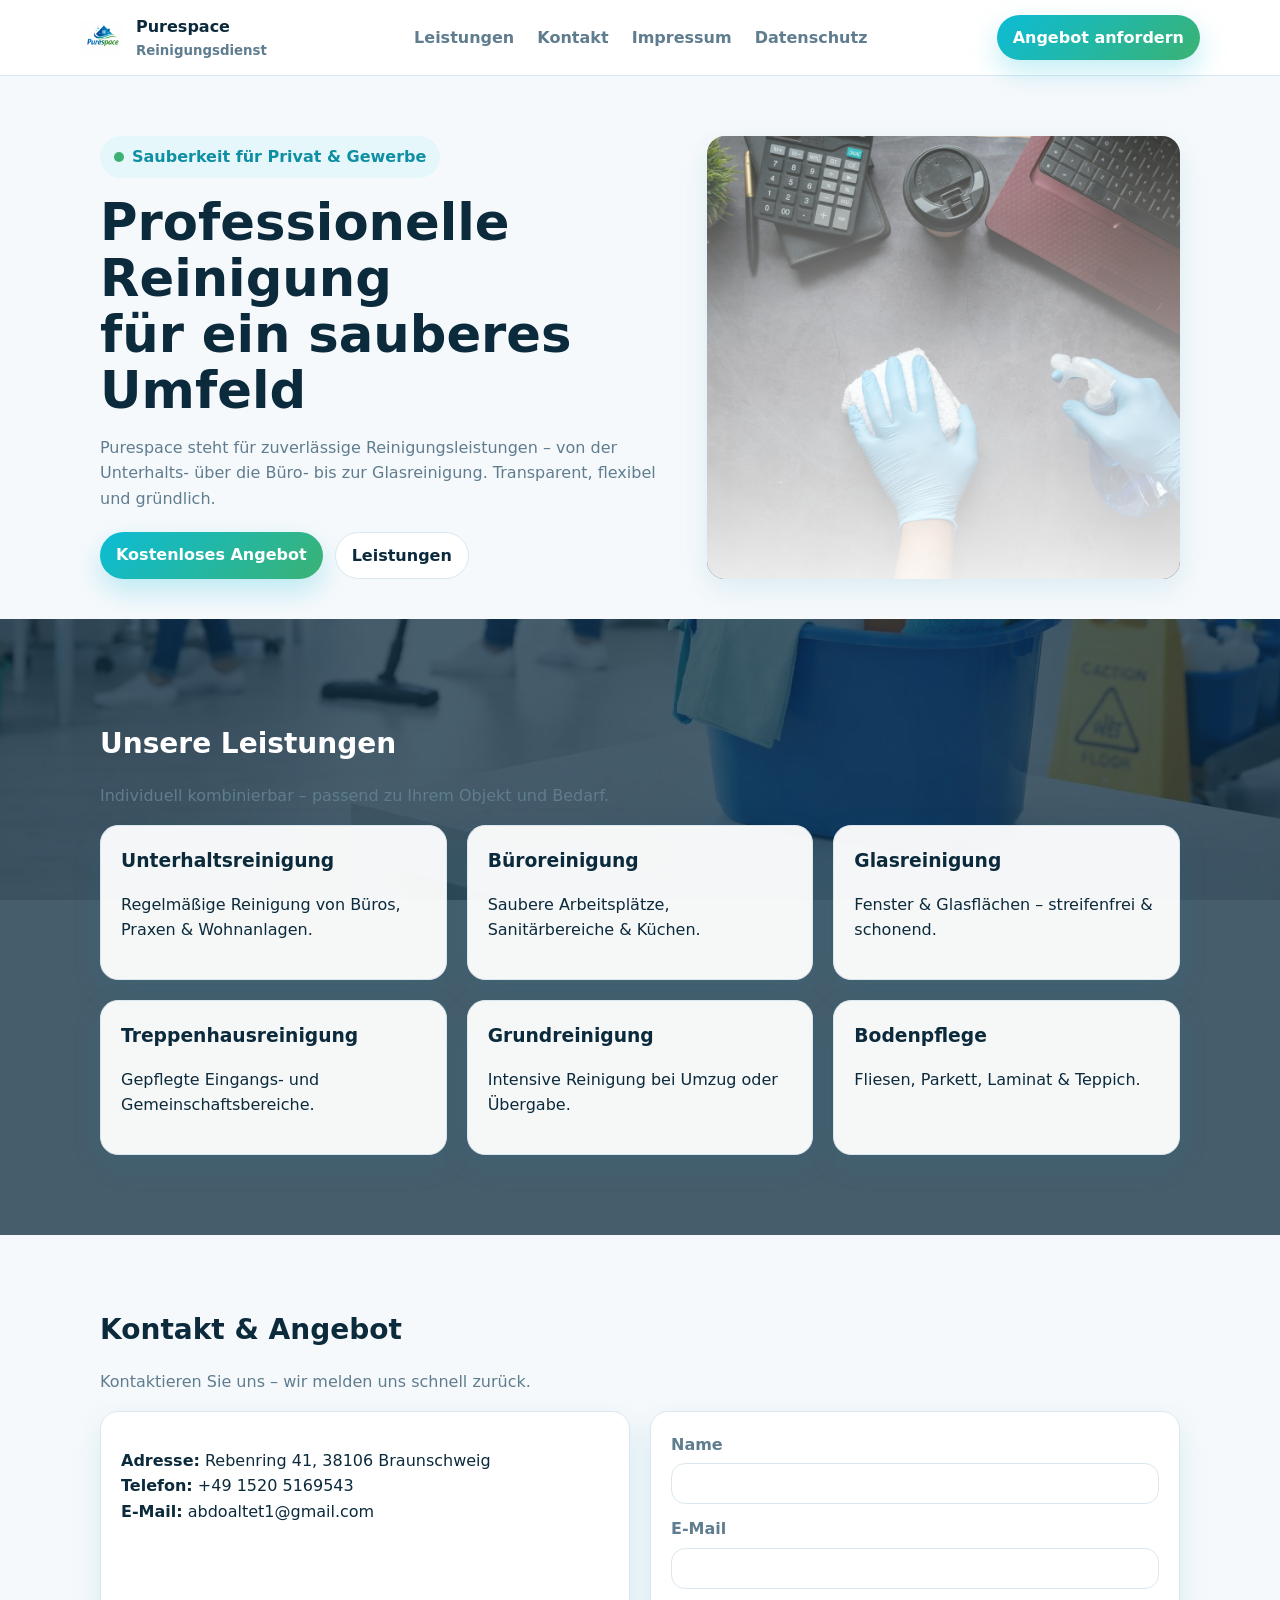
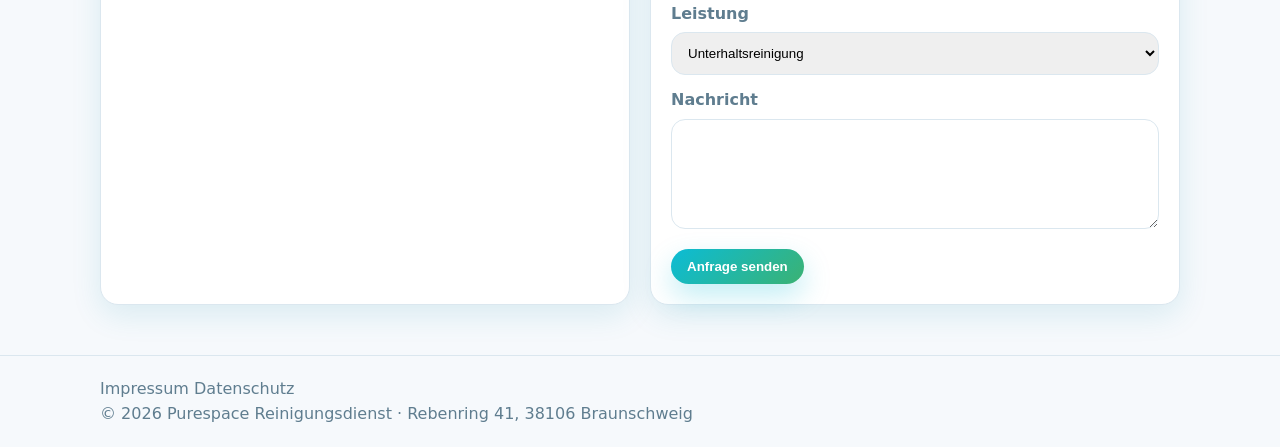
==== index.html @ 2a5f15ef "initial version of the website" ====
<!doctype html>
<html lang="de">
<head>
  <meta charset="utf-8">
  <meta name="viewport" content="width=device-width, initial-scale=1">
  <title>Purespace Reinigungsdienst | Sauber. Frisch. Zuverlässig.</title>
  <meta name="description" content="Purespace Reinigungsdienst – professionelle Büro-, Glas-, Unterhalts- und Grundreinigung für Privat & Gewerbe. Kostenloses Angebot anfordern.">
  <link rel="stylesheet" href="assets/site.css">
</head>
<body>

<header>
  <div class="wrap nav">
    <div class="brand">
      <img src="assets/logo.jpg" alt="Purespace Logo">
      <div>Purespace<br><small>Reinigungsdienst</small></div>
    </div>
    <nav>
      <a href="index.html#leistungen">Leistungen</a>
      <!-- <a href="index.html#galerie">Galerie</a> -->
      <a href="index.html#kontakt">Kontakt</a>
      <a href="impressum.html">Impressum</a>
      <a href="datenschutz.html">Datenschutz</a>
    </nav>
    <a class="btn primary" href="#kontakt">Angebot anfordern</a>
  </div>
</header>

<main class="wrap">
  <section class="hero">
    <div class="heroGrid">
      <div>
        <div class="pill"><span class="dot"></span>Sauberkeit für Privat & Gewerbe</div>
        <h1>Professionelle Reinigung<br>für ein sauberes Umfeld</h1>
        <p class="sub">
          Purespace steht für zuverlässige Reinigungsleistungen – von der Unterhalts-
          über die Büro- bis zur Glasreinigung. Transparent, flexibel und gründlich.
        </p>
        <div class="heroActions">
          <a class="btn primary" href="#kontakt">Kostenloses Angebot</a>
          <a class="btn" href="#leistungen">Leistungen</a>
        </div>
      </div>

      <div class="heroImage">
        <img src="assets/hero.jpg" alt="Reinigungsservice">
      </div>
    </div>
  </section>
</main>

<section id="leistungen" class="leistungenSection">
  <div class="wrap">
    <div class="sectionHead">
      <h2>Unsere Leistungen</h2>
      <p>Individuell kombinierbar – passend zu Ihrem Objekt und Bedarf.</p>
    </div>

    <div class="grid3">
      <div class="card"><h3>Unterhaltsreinigung</h3><p>Regelmäßige Reinigung von Büros, Praxen & Wohnanlagen.</p></div>
      <div class="card"><h3>Büroreinigung</h3><p>Saubere Arbeitsplätze, Sanitärbereiche & Küchen.</p></div>
      <div class="card"><h3>Glasreinigung</h3><p>Fenster & Glasflächen – streifenfrei & schonend.</p></div>
      <div class="card"><h3>Treppenhausreinigung</h3><p>Gepflegte Eingangs- und Gemeinschaftsbereiche.</p></div>
      <div class="card"><h3>Grundreinigung</h3><p>Intensive Reinigung bei Umzug oder Übergabe.</p></div>
      <div class="card"><h3>Bodenpflege</h3><p>Fliesen, Parkett, Laminat & Teppich.</p></div>
    </div>
  </div>
</section>

<main class="wrap">

  <section id="kontakt">
    <div class="sectionHead">
      <h2>Kontakt & Angebot</h2>
      <p>Kontaktieren Sie uns – wir melden uns schnell zurück.</p>
    </div>

    <div class="contactGrid">
      <div class="card">
        <p><strong>Adresse:</strong> Rebenring 41, 38106 Braunschweig<br>
        <strong>Telefon:</strong> <a href="tel:+4915205169543">+49 1520 5169543</a><br>
        <strong>E-Mail:</strong> <a href="mailto:abdoaltet1@gmail.com">abdoaltet1@gmail.com</a></p>
      </div>

      <div class="card">
        <form action="contact.php" method="post">
          <label>Name</label>
          <input name="name" required>

          <label>E-Mail</label>
          <input type="email" name="email" required>

          <label>Leistung</label>
          <select name="service">
            <option>Unterhaltsreinigung</option>
            <option>Büroreinigung</option>
            <option>Glasreinigung</option>
            <option>Grundreinigung</option>
          </select>

          <label>Nachricht</label>
          <textarea name="message"></textarea>

          <button type="submit" class="btn primary">Anfrage senden</button>
        </form>
      </div>
    </div>
  </section>

  <!-- 
  <form action="contact.php" method="POST">
    <label for="service">Service</label>
    <select name="service" id="service">
      <option>Büroreinigung</option>
      <option>Glasreinigung</option>
      <option>Grundreinigung</option>
    </select>
  
    <label>Nachricht</label>
    <textarea name="message"></textarea>
  
    <button type="submit" class="btn primary">Anfrage senden</button>
  </form>
  -->
  <!-- 
  <section id="kontakt" class="contactInfoSection">
    <div>
      <h2>Kontakt</h2>
      <p>Sie möchten ein individuelles Angebot oder haben Fragen zu unseren Reinigungsleistungen? Schreiben Sie uns gerne per E-Mail. Wir antworten Ihnen schnell und zuverlässig.</p>
    </div>
  
    <div class="contactInfoCard">
      <h3>Jetzt Kontakt aufnehmen</h3>
      <p>
        Ob Unterhaltsreinigung, Büroreinigung, Glasreinigung oder eine einmalige Grundreinigung – wir erstellen Ihnen gerne ein passendes Angebot für Ihren Bedarf.
      </p>
      <p>
        <strong>E-Mail:</strong>
        <a href="mailto:abdoaltet1@gmail.com">service.purespace@gmail.com</a>
      </p>
    </div>
  </section>
  -->

</main>

<footer>
  <div class="wrap">
    <div class="footerLinks">
      <a href="impressum.html">Impressum</a>
      <a href="datenschutz.html">Datenschutz</a>
    </div>
    © <span id="year"></span> Purespace Reinigungsdienst · Rebenring 41, 38106 Braunschweig
  </div>
</footer>

<script src="assets/site.js"></script>
</body>
</html>
---- assets/site.css ----
:root{
  --bg:#f6f9fc;
  --card:#ffffff;
  --text:#0b2a3c;
  --muted:#5f7d8f;
  --line:#dbe7ef;

  --brand1:#0bbcd6;  /* aqua */
  --brand2:#3bb273;  /* fresh green */
  --brand3:#0f8fa3;

  --shadow:0 10px 30px rgba(15,143,163,.12);
  --radius:18px;
  --max:1120px;
}

*{box-sizing:border-box}
html{scroll-behavior:smooth}
body{
  margin:0;
  font-family:system-ui,-apple-system,Segoe UI,Roboto,Arial,sans-serif;
  background:var(--bg);
  color:var(--text);
  line-height:1.6;
}
a{text-decoration:none;color:inherit}
.wrap{max-width:var(--max);margin:auto;padding:0 20px}

/* HEADER */
header{
  position:sticky;top:0;z-index:50;
  background:#ffffffee;
  border-bottom:1px solid var(--line);
  backdrop-filter:blur(8px);
}
.nav{
  display:flex;
  justify-content:space-between;
  align-items:center;
  padding:14px 0;
}
.brand{
  display:flex;
  gap:12px;
  align-items:center;
  font-weight:900;
}
.brand img{
  width:44px;height:44px;
  border-radius:12px;
  object-fit:contain;
}
.brand small{display:block;color:var(--muted);font-weight:700}
nav a{margin-left:18px;font-weight:700;color:var(--muted)}
nav a:hover{color:var(--text)}

.btn{
  padding:10px 16px;
  border-radius:999px;
  border:1px solid var(--line);
  background:#fff;
  font-weight:800;
  cursor:pointer;
}
.btn.primary{
  background:linear-gradient(135deg,var(--brand1),var(--brand2));
  color:#fff;
  border:none;
  box-shadow:0 12px 28px rgba(11,188,214,.25);
}

/* HERO */
.hero{
  padding:60px 0 40px;
}
.heroGrid{
  display:grid;
  grid-template-columns:1.1fr .9fr;
  gap:28px;
}
.pill{
  display:inline-flex;
  gap:8px;
  align-items:center;
  background:#e6f7fb;
  padding:8px 14px;
  border-radius:999px;
  font-weight:700;
  color:var(--brand3);
}
.dot{
  width:10px;height:10px;border-radius:50%;
  background:var(--brand2);
}
h1{
  font-size:clamp(34px,4vw,52px);
  line-height:1.1;
  margin:16px 0 12px;
}
.sub{
  color:var(--muted);
  max-width:60ch;
  margin-bottom:20px;
}
.heroActions{display:flex;gap:12px;flex-wrap:wrap}

.heroImage{
  position:relative;
  border-radius:var(--radius);
  overflow:hidden;
  box-shadow:var(--shadow);
}
.heroImage img{
  width:100%;
  height:100%;
  object-fit:cover;
}
.heroImage::after{
  content:"";
  position:absolute;inset:0;
  background:linear-gradient(180deg,rgba(255,255,255,.2),rgba(255,255,255,.9));
}

/* SECTIONS */
section{padding:50px 0}
.sectionHead h2{
  font-size:28px;
  margin-bottom:8px;
}
.sectionHead p{color:var(--muted);max-width:70ch}

/* CARDS */
.grid3{
  display:grid;
  grid-template-columns:repeat(3,1fr);
  gap:20px;
}
.card{
  background:var(--card);
  border:1px solid var(--line);
  border-radius:var(--radius);
  padding:20px;
  box-shadow:var(--shadow);
}
.card h3{margin:0 0 6px}

/* GALLERY */
.gallery{
  display:grid;
  grid-template-columns:2fr 1fr;
  gap:20px;
}
.gallery img{
  width:100%;
  height:100%;
  object-fit:cover;
  border-radius:var(--radius);
}

/* CONTACT */
.contactGrid{
  display:grid;
  grid-template-columns:1fr 1fr;
  gap:20px;
}
label{
  font-weight:700;
  color:var(--muted);
  display:block;
  margin-bottom:6px;
}
input,select,textarea{
  width:100%;
  padding:12px;
  border-radius:14px;
  border:1px solid var(--line);
  margin-bottom:12px;
}
textarea{min-height:110px}

/* FOOTER */
footer{
  border-top:1px solid var(--line);
  padding:20px 0;
  color:var(--muted);
}

/* RESPONSIVE */
@media(max-width:900px){
  .heroGrid,.grid3,.contactGrid,.gallery{grid-template-columns:1fr}
  nav{display:none}
}

.leistungenSection {
  width: 100%;
  position: relative;
  background: url("hero2.jpeg") center center / cover no-repeat;
  color: #fff;
  overflow: hidden;
  padding: 80px 0; /* more breathing space */
  background-attachment: fixed; /* parallax effect */
}

/* overlay for readability */
.leistungenSection::before {
  content: "";
  position: absolute;
  inset: 0;
  background: rgba(11, 42, 60, 0.75); /* dark overlay */
  z-index: 0;
}

/* make content appear above overlay */
.leistungenSection .sectionHead,
.leistungenSection .grid3 {
  position: relative;
  z-index: 1;
}

/* optional: improve card contrast */
.leistungenSection .card {
  background: rgba(255, 255, 255, 0.95);
  color: #0b2a3c;
}

/* contact form */

.contactInfoSection{
  padding: 60px 0;
  text-align: center; /* center all text */
}

.contactInfoCard{
  background: #ffffff;
  border: 1px solid var(--line);
  border-radius: var(--radius);
  padding: 28px;
  box-shadow: var(--shadow);

  /* max-width: 600px; */
  margin: 0 auto; /* centers the card horizontally */
}

.contactInfoCard h3{
  margin-top: 0;
  margin-bottom: 10px;
}

.contactInfoCard p{
  margin-bottom: 14px;
  color: var(--muted);
}

.contactInfoCard a{
  color: var(--brand3);
  font-weight: 800;
}
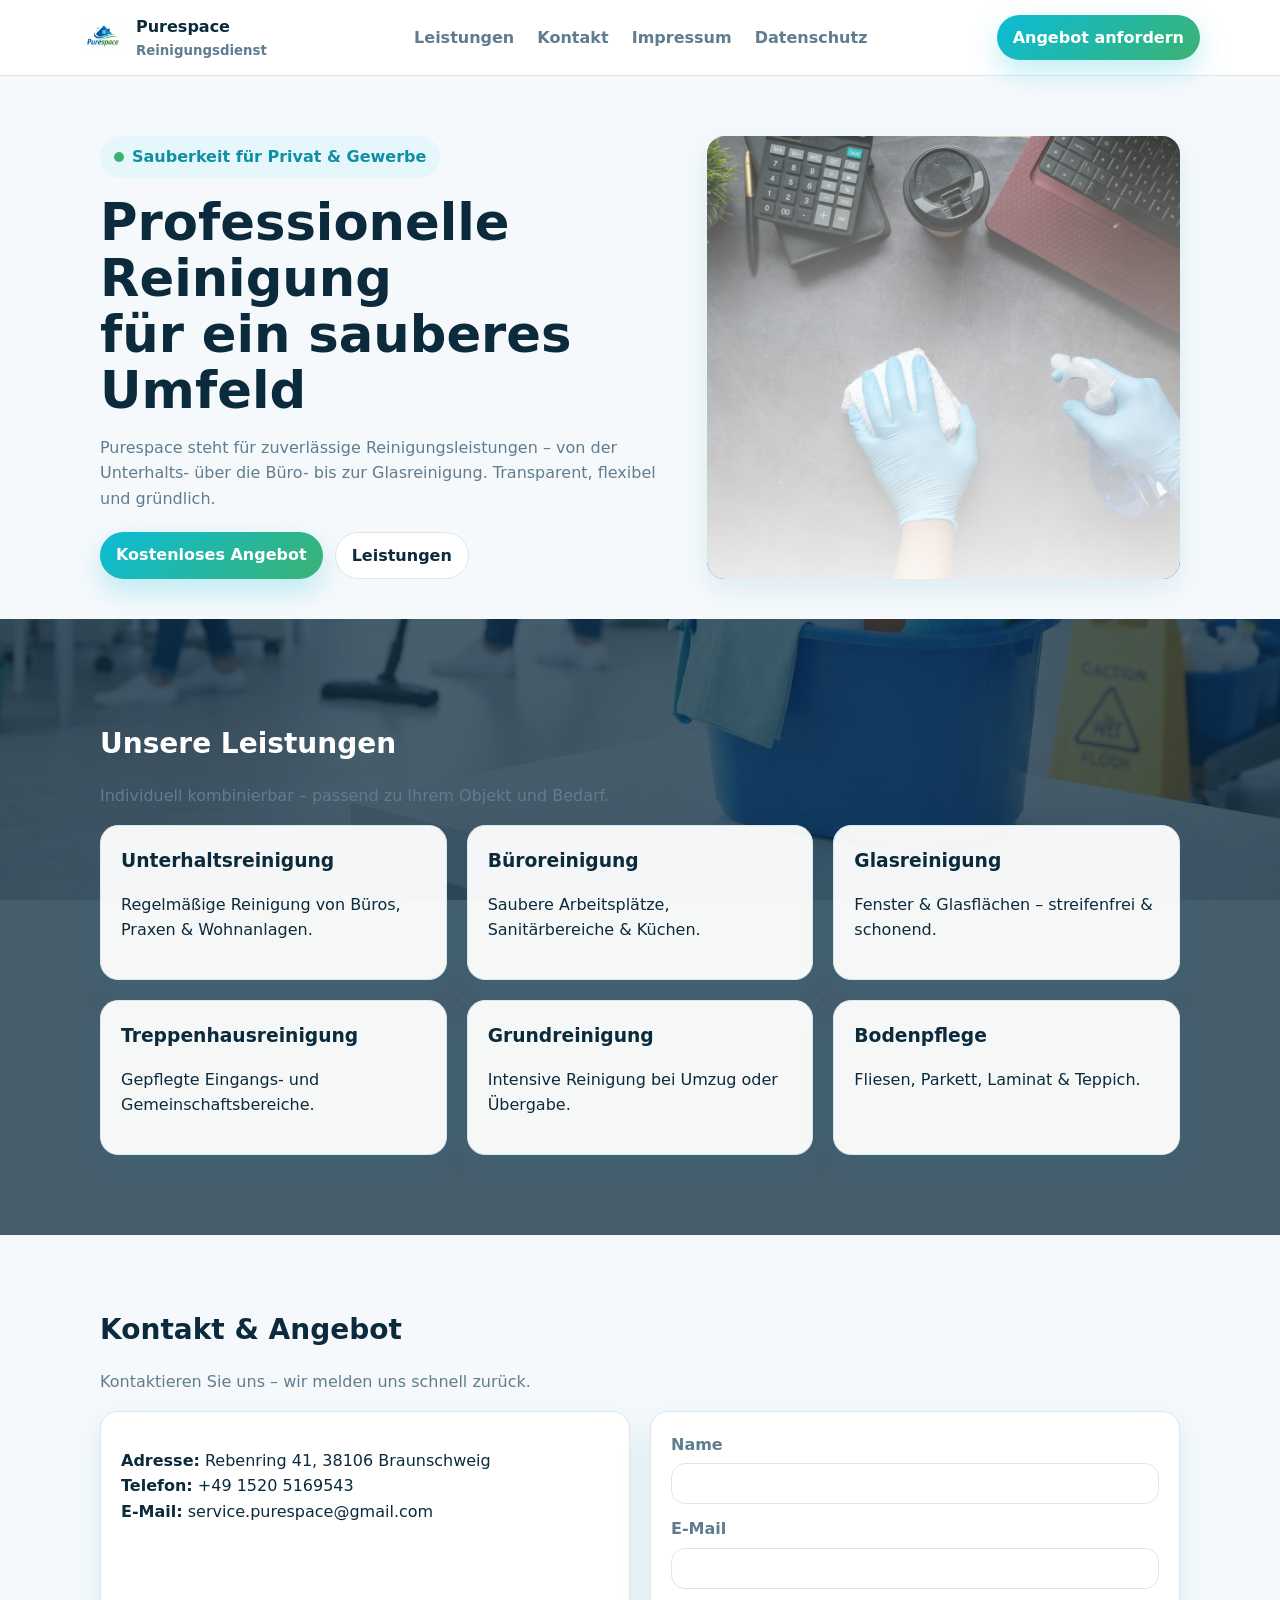
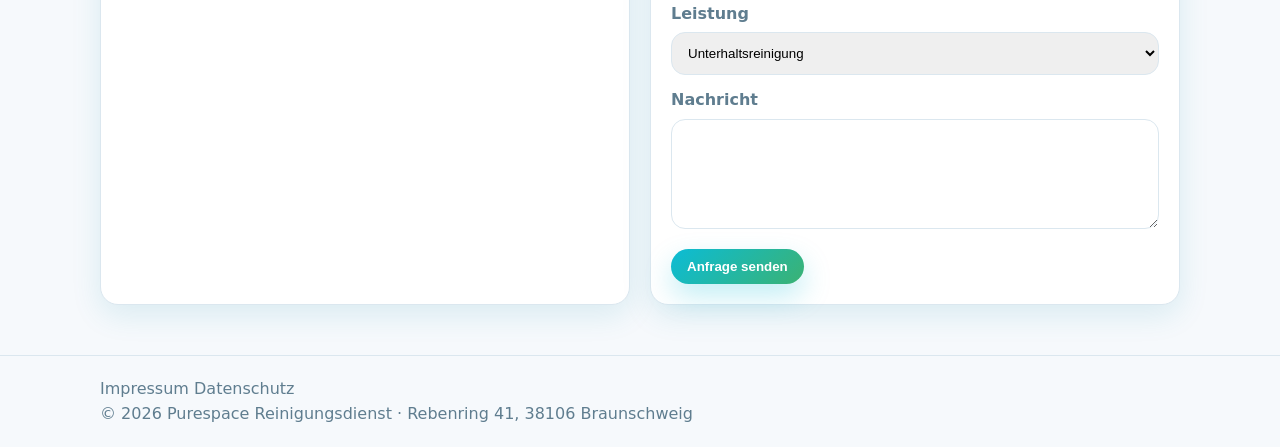
==== commit 7cf52af7: "add the correct email" ====
--- a/index.html
+++ b/index.html
@@ -79,7 +79,7 @@
       <div class="card">
         <p><strong>Adresse:</strong> Rebenring 41, 38106 Braunschweig<br>
         <strong>Telefon:</strong> <a href="tel:+4915205169543">+49 1520 5169543</a><br>
-        <strong>E-Mail:</strong> <a href="mailto:abdoaltet1@gmail.com">abdoaltet1@gmail.com</a></p>
+        <strong>E-Mail:</strong> <a href="mailto:service.purespace@gmail.com">service.purespace@gmail.com</a></p>
       </div>
 
       <div class="card">
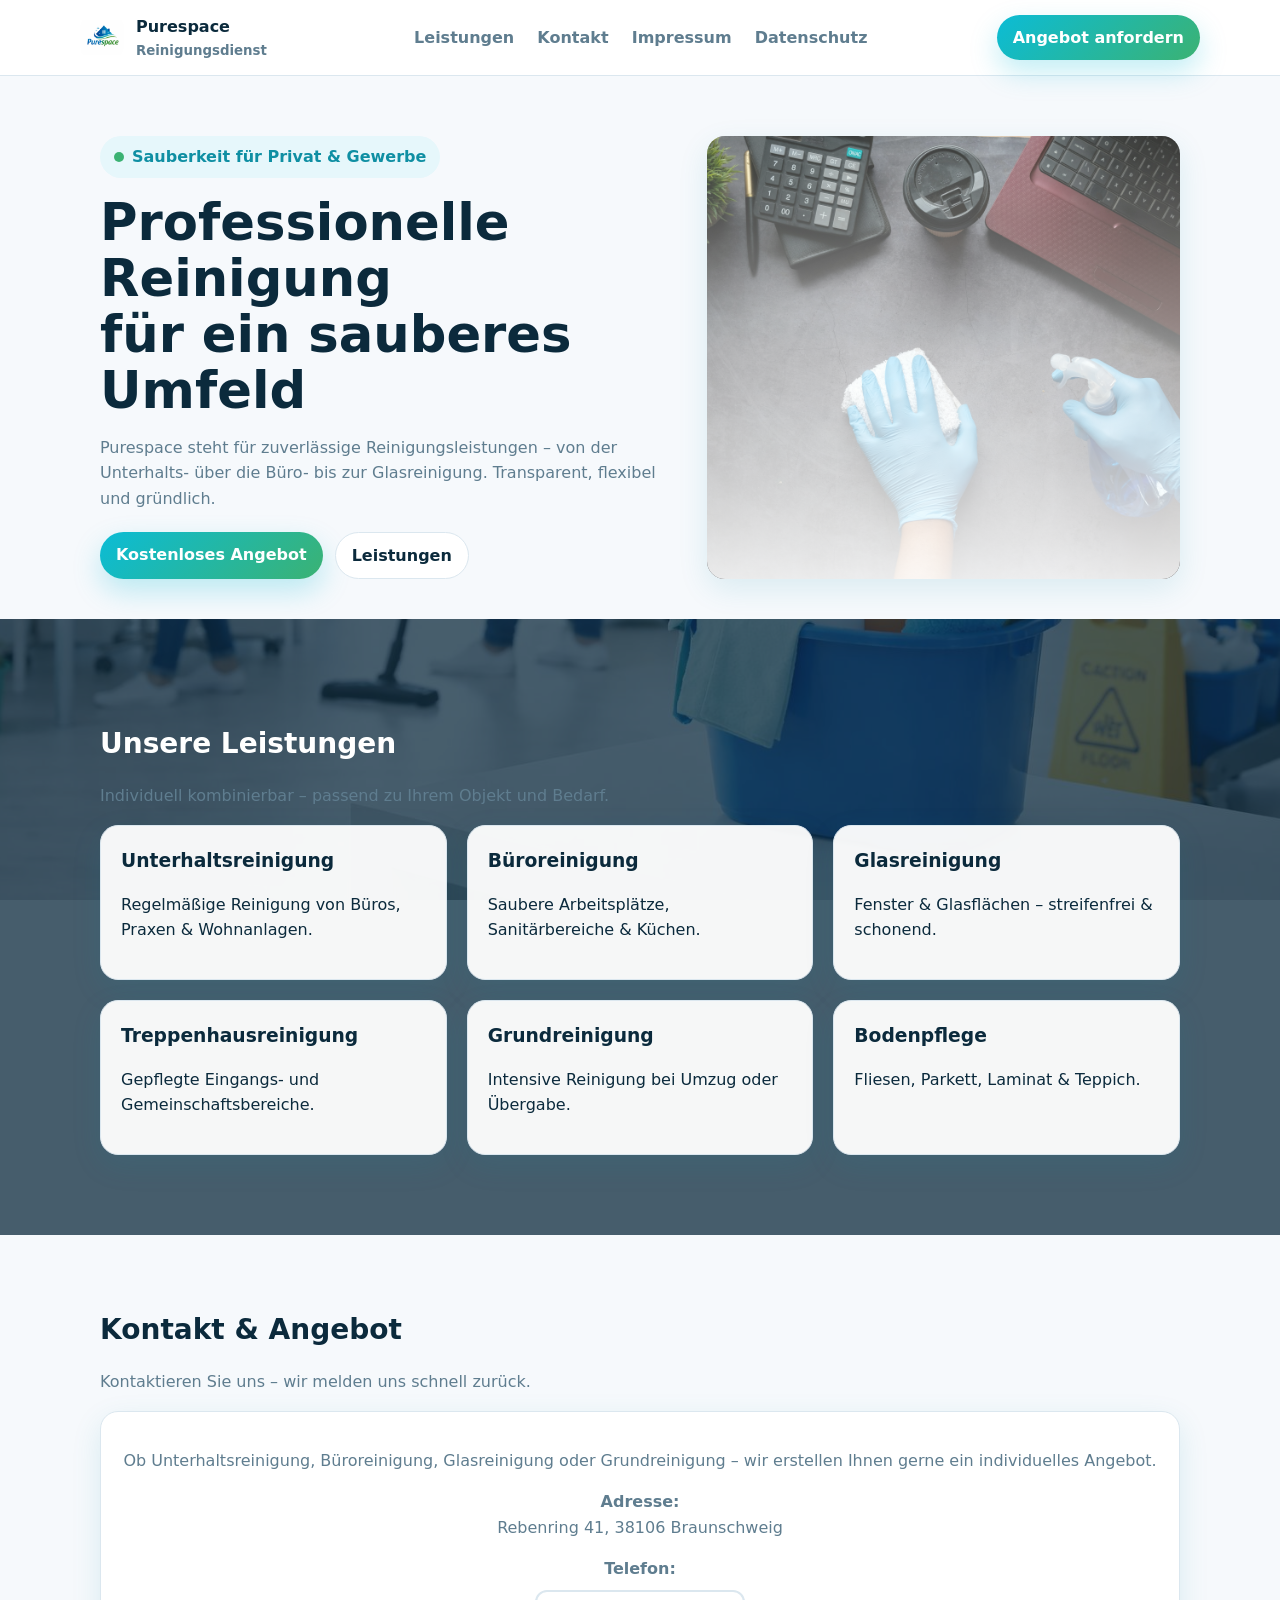
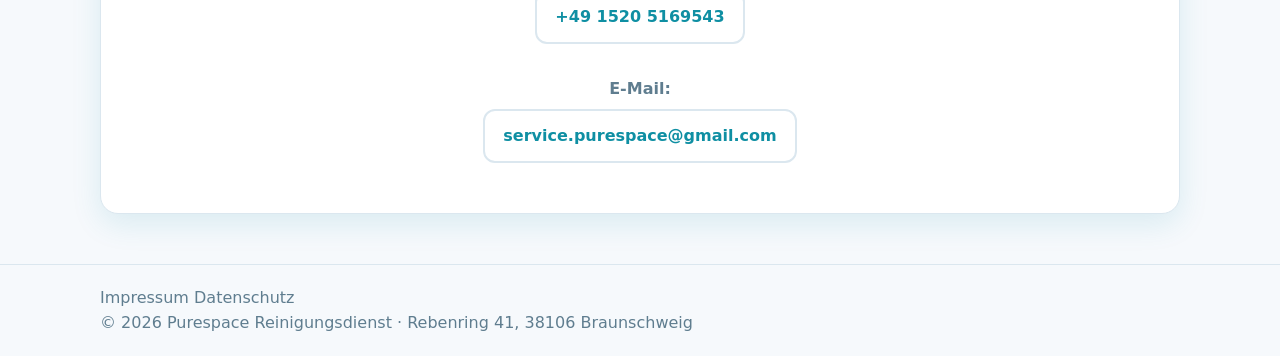
==== commit d12f0316: "changed the contact section style" ====
--- a/index.html
+++ b/index.html
@@ -70,42 +70,30 @@
 <main class="wrap">
 
   <section id="kontakt">
-    <div class="sectionHead">
-      <h2>Kontakt & Angebot</h2>
-      <p>Kontaktieren Sie uns – wir melden uns schnell zurück.</p>
+  <div class="sectionHead">
+    <h2>Kontakt & Angebot</h2>
+    <p>Kontaktieren Sie uns – wir melden uns schnell zurück.</p>
+  </div>
+
+  <div class="contactCenter">
+    <div class="card">
+      <p>
+        Ob Unterhaltsreinigung, Büroreinigung, Glasreinigung oder Grundreinigung –
+        wir erstellen Ihnen gerne ein individuelles Angebot.
+      </p>
+
+      <p><strong>Adresse:</strong><br>Rebenring 41, 38106 Braunschweig</p>
+
+      <p><strong>Telefon:</strong><br>
+        <a href="tel:+4915205169543" class="contactItem">+49 1520 5169543</a>
+      </p>
+
+      <p><strong>E-Mail:</strong><br>
+        <a href="mailto:service.purespace@gmail.com" class="contactItem">service.purespace@gmail.com</a>
+      </p>
     </div>
-
-    <div class="contactGrid">
-      <div class="card">
-        <p><strong>Adresse:</strong> Rebenring 41, 38106 Braunschweig<br>
-        <strong>Telefon:</strong> <a href="tel:+4915205169543">+49 1520 5169543</a><br>
-        <strong>E-Mail:</strong> <a href="mailto:service.purespace@gmail.com">service.purespace@gmail.com</a></p>
-      </div>
-
-      <div class="card">
-        <form action="contact.php" method="post">
-          <label>Name</label>
-          <input name="name" required>
-
-          <label>E-Mail</label>
-          <input type="email" name="email" required>
-
-          <label>Leistung</label>
-          <select name="service">
-            <option>Unterhaltsreinigung</option>
-            <option>Büroreinigung</option>
-            <option>Glasreinigung</option>
-            <option>Grundreinigung</option>
-          </select>
-
-          <label>Nachricht</label>
-          <textarea name="message"></textarea>
-
-          <button type="submit" class="btn primary">Anfrage senden</button>
-        </form>
-      </div>
-    </div>
-  </section>
+  </div>
+</section>  
 
   <!-- 
   <form action="contact.php" method="POST">
--- a/assets/site.css
+++ b/assets/site.css
@@ -225,33 +225,51 @@
 
 /* contact form */
 
-.contactInfoSection{
-  padding: 60px 0;
-  text-align: center; /* center all text */
-}
-
-.contactInfoCard{
-  background: #ffffff;
-  border: 1px solid var(--line);
-  border-radius: var(--radius);
-  padding: 28px;
-  box-shadow: var(--shadow);
-
-  /* max-width: 600px; */
-  margin: 0 auto; /* centers the card horizontally */
-}
-
-.contactInfoCard h3{
-  margin-top: 0;
-  margin-bottom: 10px;
-}
-
-.contactInfoCard p{
+.contactCenter{
+  display: flex;
+  justify-content: center; /* center the card horizontally */
+}
+
+.contactCenter .card{
+  /*max-width: 600px; */
+  width: 100%;
+  text-align: center; /* THIS centers all content inside */
+}
+
+.contactCenter .card p{
   margin-bottom: 14px;
   color: var(--muted);
 }
 
-.contactInfoCard a{
+.contactCenter .card a{
   color: var(--brand3);
   font-weight: 800;
+}
+
+.contactItem{
+  display: inline-block;
+  margin: 8px 0 16px;
+  padding: 12px 18px;
+
+  border: 2px solid var(--line);
+  border-radius: 12px;
+
+  background: #fff;
+  color: var(--text);
+  font-weight: 700;
+
+  transition: all 0.2s ease;
+}
+
+/* hover effect (VERY important for UX) */
+.contactItem:hover{
+  border-color: var(--brand1);
+  background: #f0fbff;
+  transform: translateY(-2px);
+  box-shadow: 0 6px 16px rgba(0,0,0,0.08);
+}
+
+/* click effect */
+.contactItem:active{
+  transform: scale(0.98);
 }
